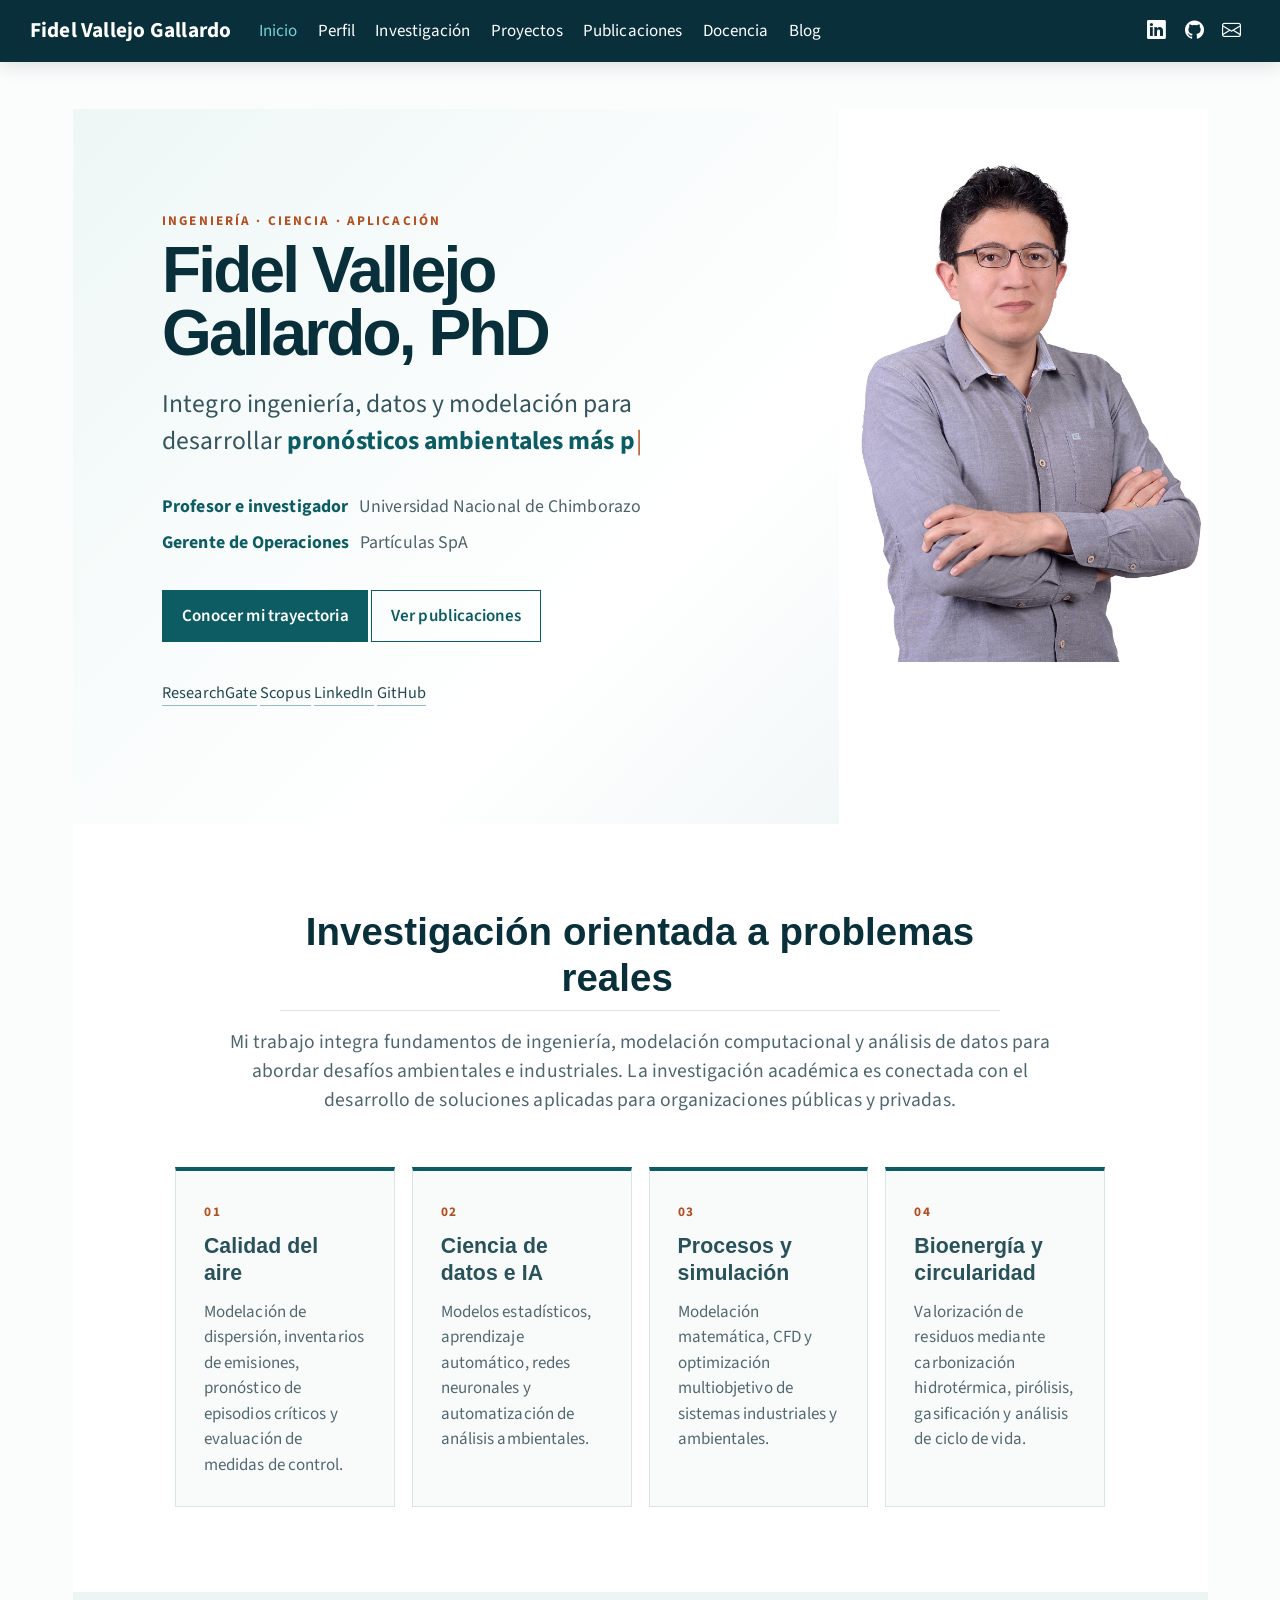
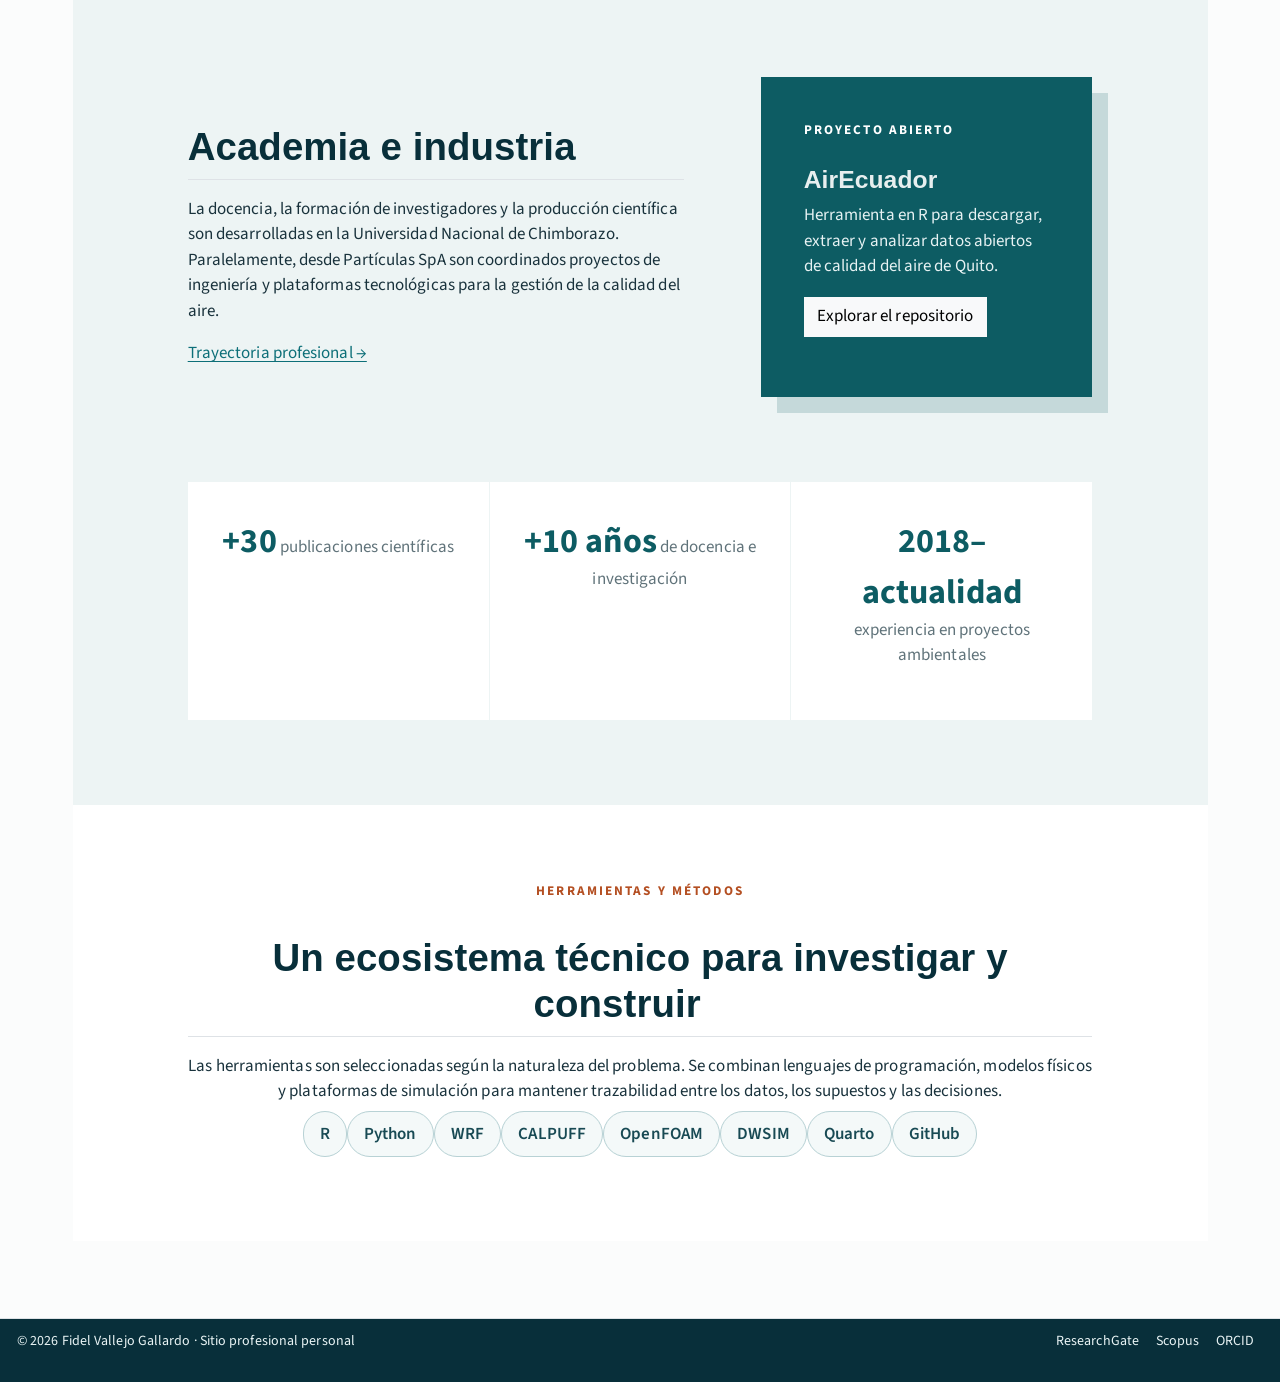
==== docs/index.html @ 970e9a19 "Publish Fidel Vallejo Gallardo professional Quarto website" ====
<!DOCTYPE html>
<html xmlns="http://www.w3.org/1999/xhtml" lang="es" xml:lang="es"><head>

<meta charset="utf-8">
<meta name="generator" content="quarto-1.10.18">

<meta name="viewport" content="width=device-width, initial-scale=1.0, user-scalable=yes">


<title>Fidel Vallejo Gallardo</title>
<style>
/* Default styles provided by pandoc.
** See https://pandoc.org/MANUAL.html#variables-for-html for config info.
*/
span.smallcaps{font-variant: small-caps;}
div.columns{display: flex; gap: 1.5em;}
div.column{flex: auto;}
@media screen {
div.columns{gap: min(4vw, 1.5em);}
div.column{overflow-x: auto;}
}
div.hanging-indent{margin-left: 1.5em; text-indent: -1.5em;}
ul.task-list{list-style: none;}
ul.task-list li input[type="checkbox"] {
  width: 0.8em;
  margin: 0 0.8em 0.2em -1em; /* quarto-specific, see https://github.com/quarto-dev/quarto-cli/issues/4556 */ 
  vertical-align: middle;
}
</style>


<script src="site_libs/quarto-nav/quarto-nav.js"></script>
<script src="site_libs/clipboard/clipboard.min.js"></script>
<script src="site_libs/quarto-html/quarto.js" type="module"></script>
<script src="site_libs/quarto-html/tabsets/tabsets.js" type="module"></script>
<script src="site_libs/quarto-html/popper.min.js"></script>
<script src="site_libs/quarto-html/tippy.umd.min.js"></script>
<script src="site_libs/quarto-html/anchor.min.js"></script>
<link href="site_libs/quarto-html/tippy.css" rel="stylesheet">
<link href="site_libs/quarto-html/quarto-syntax-highlighting-64a204ab8560d761af7679ceaba22944.css" rel="stylesheet" id="quarto-text-highlighting-styles">
<script src="site_libs/bootstrap/bootstrap.min.js"></script>
<link href="site_libs/bootstrap/bootstrap-icons.css" rel="stylesheet">
<link href="site_libs/bootstrap/bootstrap-445570471e0f2ecf7b5101a02901ab50.min.css" rel="stylesheet" append-hash="true" id="quarto-bootstrap" data-mode="light">
<script id="quarto-search-options" type="application/json">{
  "language": {
    "search-no-results-text": "No se han encontrado resultados",
    "search-matching-documents-text": "documentos encontrados",
    "search-copy-link-title": "Copiar el enlace en la búsqueda",
    "search-hide-matches-text": "Ocultar resultados adicionales",
    "search-more-match-text": "resultado adicional en este documento",
    "search-more-matches-text": "resultados adicionales en este documento",
    "search-clear-button-title": "Borrar",
    "search-text-placeholder": "",
    "search-detached-cancel-button-title": "Cancelar",
    "search-submit-button-title": "Enviar",
    "search-label": "Buscar"
  }
}</script>
<style>html{ scroll-behavior: smooth; }</style>


<meta property="og:title" content="– Fidel Vallejo Gallardo">
<meta property="og:description" content="Ingeniería de procesos, calidad del aire, ciencia de datos y sostenibilidad aplicada.">
<meta property="og:image" content="https://fvallejog.github.io/assets/fidel-vallejo.jpg">
<meta property="og:site_name" content="Fidel Vallejo Gallardo">
<meta property="og:locale" content="es_ES">
<meta property="og:image:alt" content="Retrato profesional de Fidel Vallejo Gallardo">
</head>

<body class="nav-fixed quarto-light">

<div id="quarto-search-results"></div>
  <header id="quarto-header" class="headroom fixed-top">
    <nav class="navbar navbar-expand-lg " data-bs-theme="dark">
      <div class="navbar-container container-fluid">
      <div class="navbar-brand-container mx-auto">
    <a class="navbar-brand" href="./index.html">
    <span class="navbar-title">Fidel Vallejo Gallardo</span>
    </a>
  </div>
          <button class="navbar-toggler" type="button" data-bs-toggle="collapse" data-bs-target="#navbarCollapse" aria-controls="navbarCollapse" role="menu" aria-expanded="false" aria-label="Navegación de palanca" onclick="if (window.quartoToggleHeadroom) { window.quartoToggleHeadroom(); }">
  <span class="navbar-toggler-icon"></span>
</button>
          <div class="collapse navbar-collapse" id="navbarCollapse">
            <ul class="navbar-nav navbar-nav-scroll me-auto">
  <li class="nav-item">
    <a class="nav-link active" href="./index.html" aria-current="page"> 
<span class="menu-text">Inicio</span></a>
  </li>  
  <li class="nav-item">
    <a class="nav-link" href="./perfil.html"> 
<span class="menu-text">Perfil</span></a>
  </li>  
  <li class="nav-item">
    <a class="nav-link" href="./investigacion.html"> 
<span class="menu-text">Investigación</span></a>
  </li>  
  <li class="nav-item">
    <a class="nav-link" href="./proyectos.html"> 
<span class="menu-text">Proyectos</span></a>
  </li>  
  <li class="nav-item">
    <a class="nav-link" href="./publicaciones.html"> 
<span class="menu-text">Publicaciones</span></a>
  </li>  
  <li class="nav-item">
    <a class="nav-link" href="./docencia.html"> 
<span class="menu-text">Docencia</span></a>
  </li>  
  <li class="nav-item">
    <a class="nav-link" href="./blog.html"> 
<span class="menu-text">Blog</span></a>
  </li>  
</ul>
            <ul class="navbar-nav navbar-nav-scroll ms-auto">
  <li class="nav-item compact">
    <a class="nav-link" href="https://www.linkedin.com/in/fvallejo-gallardo/"> <i class="bi bi-linkedin" role="img" aria-label="LinkedIn">
</i> 
<span class="menu-text"></span></a>
  </li>  
  <li class="nav-item compact">
    <a class="nav-link" href="https://github.com/fvallejog"> <i class="bi bi-github" role="img" aria-label="GitHub">
</i> 
<span class="menu-text"></span></a>
  </li>  
  <li class="nav-item compact">
    <a class="nav-link" href="mailto:fvallejog@yahoo.com"> <i class="bi bi-envelope" role="img" aria-label="Correo electrónico">
</i> 
<span class="menu-text"></span></a>
  </li>  
</ul>
          </div> <!-- /navcollapse -->
            <div class="quarto-navbar-tools">
</div>
      </div> <!-- /container-fluid -->
    </nav>
</header>
<!-- content -->
<div id="quarto-content" class="quarto-container page-columns page-rows-contents page-layout-full page-navbar">
<!-- sidebar -->
<!-- margin-sidebar -->
    
<!-- main -->
<main class="content column-page" id="quarto-document-content"><header id="title-block-header" class="quarto-title-block"></header>




<div class="hero">
<div class="hero-copy">
<p class="eyebrow">
INGENIERÍA · CIENCIA · APLICACIÓN
</p>
<section id="fidel-vallejo-gallardo-phd" class="level1">
<h1>Fidel Vallejo Gallardo, PhD</h1>
<p class="hero-lead">
Integro ingeniería, datos y modelación para desarrollar <span class="typing-text" data-phrases="[&quot;pronósticos ambientales más precisos.&quot;,&quot;procesos industriales más eficientes.&quot;,&quot;decisiones sustentadas en evidencia.&quot;,&quot;soluciones científicas aplicadas.&quot;]">pronósticos ambientales más precisos.</span><span class="typing-cursor" aria-hidden="true">|</span>
</p>
<div class="role-line">
<strong>Profesor e investigador</strong><span>Universidad Nacional de Chimborazo</span>
</div>
<div class="role-line">
<strong>Gerente de Operaciones</strong><span>Partículas SpA</span>
</div>
<div class="hero-actions">
<p><a class="btn btn-primary" href="perfil.html">Conocer mi trayectoria</a> <a class="btn btn-outline-primary" href="publicaciones.html">Ver publicaciones</a></p>
</div>
<div class="profile-links" aria-label="Perfiles profesionales y académicos">
<p><a href="https://www.researchgate.net/profile/Fidel-Vallejo?ev=hdr_xprf">ResearchGate</a> <a href="https://www.scopus.com/authid/detail.uri?authorId=57211057346">Scopus</a> <a href="https://www.linkedin.com/in/fvallejo-gallardo/">LinkedIn</a> <a href="https://github.com/fvallejog">GitHub</a></p>
</div>
</section>
</div>
<div class="hero-photo">
<p><img src="assets/fidel-vallejo.jpg" alt="Retrato profesional de Fidel Vallejo Gallardo"></p>
</div>
</div>
<section id="investigación-orientada-a-problemas-reales" class="level2 content-band">
<h2 class="anchored" data-anchor-id="investigación-orientada-a-problemas-reales">Investigación orientada a problemas reales</h2>
<p>Mi trabajo integra fundamentos de ingeniería, modelación computacional y análisis de datos para abordar desafíos ambientales e industriales. La investigación académica es conectada con el desarrollo de soluciones aplicadas para organizaciones públicas y privadas.</p>
<div class="research-grid">
<div class="research-card">
<p><span class="card-number">01</span></p>
<section id="calidad-del-aire" class="level3">
<h3 class="anchored" data-anchor-id="calidad-del-aire">Calidad del aire</h3>
<p>Modelación de dispersión, inventarios de emisiones, pronóstico de episodios críticos y evaluación de medidas de control.</p>
</section>
</div>
<div class="research-card">
<p><span class="card-number">02</span></p>
<section id="ciencia-de-datos-e-ia" class="level3">
<h3 class="anchored" data-anchor-id="ciencia-de-datos-e-ia">Ciencia de datos e IA</h3>
<p>Modelos estadísticos, aprendizaje automático, redes neuronales y automatización de análisis ambientales.</p>
</section>
</div>
<div class="research-card">
<p><span class="card-number">03</span></p>
<section id="procesos-y-simulación" class="level3">
<h3 class="anchored" data-anchor-id="procesos-y-simulación">Procesos y simulación</h3>
<p>Modelación matemática, CFD y optimización multiobjetivo de sistemas industriales y ambientales.</p>
</section>
</div>
<div class="research-card">
<p><span class="card-number">04</span></p>
<section id="bioenergía-y-circularidad" class="level3">
<h3 class="anchored" data-anchor-id="bioenergía-y-circularidad">Bioenergía y circularidad</h3>
<p>Valorización de residuos mediante carbonización hidrotérmica, pirólisis, gasificación y análisis de ciclo de vida.</p>
</section>
</div>
</div>
</section>
<div class="two-column-section">
<section id="academia-e-industria" class="level2">
<h2 class="anchored" data-anchor-id="academia-e-industria">Academia e industria</h2>
<p>La docencia, la formación de investigadores y la producción científica son desarrolladas en la Universidad Nacional de Chimborazo. Paralelamente, desde Partículas SpA son coordinados proyectos de ingeniería y plataformas tecnológicas para la gestión de la calidad del aire.</p>
<p><a href="./perfil.html">Trayectoria profesional →</a></p>
</section>
<div class="highlight-panel">
<p class="eyebrow">
PROYECTO ABIERTO
</p>
<section id="airecuador" class="level3">
<h3 class="anchored" data-anchor-id="airecuador">AirEcuador</h3>
<p>Herramienta en R para descargar, extraer y analizar datos abiertos de calidad del aire de Quito.</p>
<p><a href="https://github.com/fvallejog/AirEcuador" class="btn btn-light">Explorar el repositorio</a></p>
</section>
</div>
</div>
<div class="metrics-strip">
<div>
<p><strong>+30</strong> <span>publicaciones científicas</span></p>
</div>
<div>
<p><strong>+10 años</strong> <span>de docencia e investigación</span></p>
</div>
<div>
<p><strong>2018–actualidad</strong> <span>experiencia en proyectos ambientales</span></p>
</div>
</div>
<div class="toolkit-section">
<p class="eyebrow">
HERRAMIENTAS Y MÉTODOS
</p>
<section id="un-ecosistema-técnico-para-investigar-y-construir" class="level2">
<h2 class="anchored" data-anchor-id="un-ecosistema-técnico-para-investigar-y-construir">Un ecosistema técnico para investigar y construir</h2>
<p>
Las herramientas son seleccionadas según la naturaleza del problema. Se combinan lenguajes de programación, modelos físicos y plataformas de simulación para mantener trazabilidad entre los datos, los supuestos y las decisiones.
</p>
<div class="toolkit-tags">
<p><span>R</span><span>Python</span><span>WRF</span><span>CALPUFF</span><span>OpenFOAM</span><span>DWSIM</span><span>Quarto</span><span>GitHub</span></p>
</div>
</section>
</div>



<a onclick="window.scrollTo(0, 0); return false;" role="button" id="quarto-back-to-top"><i class="bi bi-arrow-up"></i> Volver arriba</a></main> <!-- /main -->
<script>
(() => {
  const target = document.querySelector('.typing-text');
  if (!target) return;

  let phrases;
  try {
    phrases = JSON.parse(target.dataset.phrases || '[]');
  } catch {
    return;
  }

  if (!phrases.length || window.matchMedia('(prefers-reduced-motion: reduce)').matches) {
    target.textContent = phrases[0] || target.textContent;
    return;
  }

  let phraseIndex = 0;
  let characterIndex = 0;
  let deleting = false;

  const type = () => {
    const phrase = phrases[phraseIndex];
    characterIndex += deleting ? -1 : 1;
    target.textContent = phrase.slice(0, characterIndex);

    let delay = deleting ? 32 : 58;
    if (!deleting && characterIndex === phrase.length) {
      deleting = true;
      delay = 1700;
    } else if (deleting && characterIndex === 0) {
      deleting = false;
      phraseIndex = (phraseIndex + 1) % phrases.length;
      delay = 350;
    }

    window.setTimeout(type, delay);
  };

  target.textContent = '';
  window.setTimeout(type, 450);
})();
</script>
<script id="quarto-html-after-body" type="application/javascript">
  window.document.addEventListener("DOMContentLoaded", function (event) {
    const icon = "";
    const anchorJS = new window.AnchorJS();
    anchorJS.options = {
      placement: 'right',
      icon: icon
    };
    anchorJS.add('.anchored');
    const isCodeAnnotation = (el) => {
      for (const clz of el.classList) {
        if (clz.startsWith('code-annotation-')) {                     
          return true;
        }
      }
      return false;
    }
    const onCopySuccess = function(e) {
      // button target
      const button = e.trigger;
      // don't keep focus
      button.blur();
      // flash "checked"
      button.classList.add('code-copy-button-checked');
      var currentTitle = button.getAttribute("title");
      button.setAttribute("title", "Copiado");
      let tooltip;
      if (window.bootstrap) {
        button.setAttribute("data-bs-toggle", "tooltip");
        button.setAttribute("data-bs-placement", "left");
        button.setAttribute("data-bs-title", "Copiado");
        tooltip = new bootstrap.Tooltip(button, 
          { trigger: "manual", 
            customClass: "code-copy-button-tooltip",
            offset: [0, -8]});
        tooltip.show();    
      }
      setTimeout(function() {
        if (tooltip) {
          tooltip.hide();
          button.removeAttribute("data-bs-title");
          button.removeAttribute("data-bs-toggle");
          button.removeAttribute("data-bs-placement");
        }
        button.setAttribute("title", currentTitle);
        button.classList.remove('code-copy-button-checked');
      }, 1000);
      // clear code selection
      e.clearSelection();
    }
    const getTextToCopy = function(trigger) {
      const outerScaffold = trigger.parentElement.cloneNode(true);
      const codeEl = outerScaffold.querySelector('code');
      for (const childEl of codeEl.children) {
        if (isCodeAnnotation(childEl)) {
          childEl.remove();
        }
      }
      return codeEl.innerText;
    }
    const clipboard = new window.ClipboardJS('.code-copy-button:not([data-in-quarto-modal])', {
      text: getTextToCopy
    });
    clipboard.on('success', onCopySuccess);
    if (window.document.getElementById('quarto-embedded-source-code-modal')) {
      const clipboardModal = new window.ClipboardJS('.code-copy-button[data-in-quarto-modal]', {
        text: getTextToCopy,
        container: window.document.getElementById('quarto-embedded-source-code-modal')
      });
      clipboardModal.on('success', onCopySuccess);
    }
      var localhostRegex = new RegExp(/^(?:http|https):\/\/localhost\:?[0-9]*\//);
      var mailtoRegex = new RegExp(/^mailto:/);
        var filterRegex = new RegExp("https:\/\/fvallejog\.github\.io");
      var isInternal = (href) => {
          return filterRegex.test(href) || localhostRegex.test(href) || mailtoRegex.test(href);
      }
      // Inspect non-navigation links and adorn them if external
     var links = window.document.querySelectorAll('a[href]:not(.nav-link):not(.navbar-brand):not(.toc-action):not(.sidebar-link):not(.sidebar-item-toggle):not(.pagination-link):not(.no-external):not([aria-hidden]):not(.dropdown-item):not(.quarto-navigation-tool):not(.about-link)');
      for (var i=0; i<links.length; i++) {
        const link = links[i];
        if (!isInternal(link.href)) {
          // undo the damage that might have been done by quarto-nav.js in the case of
          // links that we want to consider external
          if (link.dataset.originalHref !== undefined) {
            link.href = link.dataset.originalHref;
          }
            // target, if specified
            link.setAttribute("target", "_blank");
            if (link.getAttribute("rel") === null) {
              link.setAttribute("rel", "noopener");
            }
        }
      }
    function tippyHover(el, contentFn, onTriggerFn, onUntriggerFn) {
      const config = {
        allowHTML: true,
        maxWidth: 500,
        delay: 100,
        arrow: false,
        appendTo: function(el) {
            return el.parentElement;
        },
        interactive: true,
        interactiveBorder: 10,
        theme: 'quarto',
        placement: 'bottom-start',
      };
      if (contentFn) {
        config.content = contentFn;
      }
      if (onTriggerFn) {
        config.onTrigger = onTriggerFn;
      }
      if (onUntriggerFn) {
        config.onUntrigger = onUntriggerFn;
      }
      window.tippy(el, config); 
    }
    const noterefs = window.document.querySelectorAll('a[role="doc-noteref"]');
    for (var i=0; i<noterefs.length; i++) {
      const ref = noterefs[i];
      tippyHover(ref, function() {
        // use id or data attribute instead here
        let href = ref.getAttribute('data-footnote-href') || ref.getAttribute('href');
        try { href = new URL(href).hash; } catch {}
        const id = href.replace(/^#\/?/, "");
        const note = window.document.getElementById(id);
        if (note) {
          return note.innerHTML;
        } else {
          return "";
        }
      });
    }
    const xrefs = window.document.querySelectorAll('a.quarto-xref');
    const processXRef = (id, note) => {
      // Strip column container classes
      const stripColumnClz = (el) => {
        el.classList.remove("page-full", "page-columns");
        if (el.children) {
          for (const child of el.children) {
            stripColumnClz(child);
          }
        }
      }
      stripColumnClz(note)
      if (id === null || id.startsWith('sec-')) {
        // Special case sections, only their first couple elements
        const container = document.createElement("div");
        if (note.children && note.children.length > 2) {
          container.appendChild(note.children[0].cloneNode(true));
          for (let i = 1; i < note.children.length; i++) {
            const child = note.children[i];
            if (child.tagName === "P" && child.innerText === "") {
              continue;
            } else {
              container.appendChild(child.cloneNode(true));
              break;
            }
          }
          if (window.Quarto?.typesetMath) {
            window.Quarto.typesetMath(container);
          }
          return container.innerHTML
        } else {
          if (window.Quarto?.typesetMath) {
            window.Quarto.typesetMath(note);
          }
          return note.innerHTML;
        }
      } else {
        // Remove any anchor links if they are present
        const anchorLink = note.querySelector('a.anchorjs-link');
        if (anchorLink) {
          anchorLink.remove();
        }
        if (window.Quarto?.typesetMath) {
          window.Quarto.typesetMath(note);
        }
        if (note.classList.contains("callout")) {
          return note.outerHTML;
        } else {
          return note.innerHTML;
        }
      }
    }
    for (var i=0; i<xrefs.length; i++) {
      const xref = xrefs[i];
      tippyHover(xref, undefined, function(instance) {
        instance.disable();
        let url = xref.getAttribute('href');
        let hash = undefined; 
        if (url.startsWith('#')) {
          hash = url;
        } else {
          try { hash = new URL(url).hash; } catch {}
        }
        if (hash) {
          const id = hash.replace(/^#\/?/, "");
          const note = window.document.getElementById(id);
          if (note !== null) {
            try {
              const html = processXRef(id, note.cloneNode(true));
              instance.setContent(html);
            } finally {
              instance.enable();
              instance.show();
            }
          } else {
            // See if we can fetch this
            fetch(url.split('#')[0])
            .then(res => res.text())
            .then(html => {
              const parser = new DOMParser();
              const htmlDoc = parser.parseFromString(html, "text/html");
              const note = htmlDoc.getElementById(id);
              if (note !== null) {
                const html = processXRef(id, note);
                instance.setContent(html);
              } 
            }).finally(() => {
              instance.enable();
              instance.show();
            });
          }
        } else {
          // See if we can fetch a full url (with no hash to target)
          // This is a special case and we should probably do some content thinning / targeting
          fetch(url)
          .then(res => res.text())
          .then(html => {
            const parser = new DOMParser();
            const htmlDoc = parser.parseFromString(html, "text/html");
            const note = htmlDoc.querySelector('main.content');
            if (note !== null) {
              // This should only happen for chapter cross references
              // (since there is no id in the URL)
              // remove the first header
              if (note.children.length > 0 && note.children[0].tagName === "HEADER") {
                note.children[0].remove();
              }
              const html = processXRef(null, note);
              instance.setContent(html);
            } 
          }).finally(() => {
            instance.enable();
            instance.show();
          });
        }
      }, function(instance) {
      });
    }
        let selectedAnnoteEl;
        const selectorForAnnotation = ( cell, annotation) => {
          let cellAttr = 'data-code-cell="' + cell + '"';
          let lineAttr = 'data-code-annotation="' +  annotation + '"';
          const selector = 'span[' + cellAttr + '][' + lineAttr + ']';
          return selector;
        }
        const selectCodeLines = (annoteEl) => {
          const doc = window.document;
          const targetCell = annoteEl.getAttribute("data-target-cell");
          const targetAnnotation = annoteEl.getAttribute("data-target-annotation");
          const annoteSpan = window.document.querySelector(selectorForAnnotation(targetCell, targetAnnotation));
          const lines = annoteSpan.getAttribute("data-code-lines").split(",");
          const lineIds = lines.map((line) => {
            return targetCell + "-" + line;
          })
          let top = null;
          let height = null;
          let parent = null;
          if (lineIds.length > 0) {
              //compute the position of the single el (top and bottom and make a div)
              const el = window.document.getElementById(lineIds[0]);
              top = el.offsetTop;
              height = el.offsetHeight;
              parent = el.parentElement.parentElement;
            if (lineIds.length > 1) {
              const lastEl = window.document.getElementById(lineIds[lineIds.length - 1]);
              const bottom = lastEl.offsetTop + lastEl.offsetHeight;
              height = bottom - top;
            }
            if (top !== null && height !== null && parent !== null) {
              // cook up a div (if necessary) and position it 
              let div = window.document.getElementById("code-annotation-line-highlight");
              if (div === null) {
                div = window.document.createElement("div");
                div.setAttribute("id", "code-annotation-line-highlight");
                div.style.position = 'absolute';
                parent.appendChild(div);
              }
              div.style.top = top - 2 + "px";
              div.style.height = height + 4 + "px";
              div.style.left = 0;
              let gutterDiv = window.document.getElementById("code-annotation-line-highlight-gutter");
              if (gutterDiv === null) {
                gutterDiv = window.document.createElement("div");
                gutterDiv.setAttribute("id", "code-annotation-line-highlight-gutter");
                gutterDiv.style.position = 'absolute';
                const codeCell = window.document.getElementById(targetCell);
                const gutter = codeCell.querySelector('.code-annotation-gutter');
                gutter.appendChild(gutterDiv);
              }
              gutterDiv.style.top = top - 2 + "px";
              gutterDiv.style.height = height + 4 + "px";
            }
            selectedAnnoteEl = annoteEl;
          }
        };
        const unselectCodeLines = () => {
          const elementsIds = ["code-annotation-line-highlight", "code-annotation-line-highlight-gutter"];
          elementsIds.forEach((elId) => {
            const div = window.document.getElementById(elId);
            if (div) {
              div.remove();
            }
          });
          selectedAnnoteEl = undefined;
        };
          // Handle positioning of the toggle
      window.addEventListener(
        "resize",
        throttle(() => {
          elRect = undefined;
          if (selectedAnnoteEl) {
            selectCodeLines(selectedAnnoteEl);
          }
        }, 10)
      );
      function throttle(fn, ms) {
      let throttle = false;
      let timer;
        return (...args) => {
          if(!throttle) { // first call gets through
              fn.apply(this, args);
              throttle = true;
          } else { // all the others get throttled
              if(timer) clearTimeout(timer); // cancel #2
              timer = setTimeout(() => {
                fn.apply(this, args);
                timer = throttle = false;
              }, ms);
          }
        };
      }
        // Attach click handler to the DT
        const annoteDls = window.document.querySelectorAll('dt[data-target-cell]');
        for (const annoteDlNode of annoteDls) {
          annoteDlNode.addEventListener('click', (event) => {
            const clickedEl = event.target;
            if (clickedEl !== selectedAnnoteEl) {
              unselectCodeLines();
              const activeEl = window.document.querySelector('dt[data-target-cell].code-annotation-active');
              if (activeEl) {
                activeEl.classList.remove('code-annotation-active');
              }
              selectCodeLines(clickedEl);
              clickedEl.classList.add('code-annotation-active');
            } else {
              // Unselect the line
              unselectCodeLines();
              clickedEl.classList.remove('code-annotation-active');
            }
          });
        }
    const findCites = (el) => {
      const parentEl = el.parentElement;
      if (parentEl) {
        const cites = parentEl.dataset.cites;
        if (cites) {
          return {
            el,
            cites: cites.split(' ')
          };
        } else {
          return findCites(el.parentElement)
        }
      } else {
        return undefined;
      }
    };
    var bibliorefs = window.document.querySelectorAll('a[role="doc-biblioref"]');
    for (var i=0; i<bibliorefs.length; i++) {
      const ref = bibliorefs[i];
      const citeInfo = findCites(ref);
      if (citeInfo) {
        tippyHover(citeInfo.el, function() {
          var popup = window.document.createElement('div');
          citeInfo.cites.forEach(function(cite) {
            var citeDiv = window.document.createElement('div');
            citeDiv.classList.add('hanging-indent');
            citeDiv.classList.add('csl-entry');
            var biblioDiv = window.document.getElementById('ref-' + cite);
            if (biblioDiv) {
              citeDiv.innerHTML = biblioDiv.innerHTML;
            }
            popup.appendChild(citeDiv);
          });
          return popup.innerHTML;
        });
      }
    }
  });
  </script>
</div> <!-- /content -->
<footer class="footer">
  <div class="nav-footer">
    <div class="nav-footer-left">
<p>© 2026 Fidel Vallejo Gallardo · Sitio profesional personal</p>
</div>   
    <div class="nav-footer-center">
      &nbsp;
    </div>
    <div class="nav-footer-right">
      <ul class="footer-items list-unstyled">
    <li class="nav-item">
    <a class="nav-link" href="https://www.researchgate.net/profile/Fidel-Vallejo?ev=hdr_xprf">
<p>ResearchGate</p>
</a>
  </li>  
    <li class="nav-item">
    <a class="nav-link" href="https://www.scopus.com/authid/detail.uri?authorId=57211057346">
<p>Scopus</p>
</a>
  </li>  
    <li class="nav-item">
    <a class="nav-link" href="https://orcid.org/0000-0001-5835-298X">
<p>ORCID</p>
</a>
  </li>  
</ul>
    </div>
  </div>
</footer>




<script src="site_libs/quarto-html/zenscroll-min.js"></script>
</body></html>
---- docs/site_libs/quarto-html/tippy.css ----
.tippy-box[data-animation=fade][data-state=hidden]{opacity:0}[data-tippy-root]{max-width:calc(100vw - 10px)}.tippy-box{position:relative;background-color:#333;color:#fff;border-radius:4px;font-size:14px;line-height:1.4;white-space:normal;outline:0;transition-property:transform,visibility,opacity}.tippy-box[data-placement^=top]>.tippy-arrow{bottom:0}.tippy-box[data-placement^=top]>.tippy-arrow:before{bottom:-7px;left:0;border-width:8px 8px 0;border-top-color:initial;transform-origin:center top}.tippy-box[data-placement^=bottom]>.tippy-arrow{top:0}.tippy-box[data-placement^=bottom]>.tippy-arrow:before{top:-7px;left:0;border-width:0 8px 8px;border-bottom-color:initial;transform-origin:center bottom}.tippy-box[data-placement^=left]>.tippy-arrow{right:0}.tippy-box[data-placement^=left]>.tippy-arrow:before{border-width:8px 0 8px 8px;border-left-color:initial;right:-7px;transform-origin:center left}.tippy-box[data-placement^=right]>.tippy-arrow{left:0}.tippy-box[data-placement^=right]>.tippy-arrow:before{left:-7px;border-width:8px 8px 8px 0;border-right-color:initial;transform-origin:center right}.tippy-box[data-inertia][data-state=visible]{transition-timing-function:cubic-bezier(.54,1.5,.38,1.11)}.tippy-arrow{width:16px;height:16px;color:#333}.tippy-arrow:before{content:"";position:absolute;border-color:transparent;border-style:solid}.tippy-content{position:relative;padding:5px 9px;z-index:1}
---- docs/site_libs/quarto-html/quarto-syntax-highlighting-64a204ab8560d761af7679ceaba22944.css ----
/* quarto syntax highlight colors */
:root {
  --quarto-hl-ot-color: #003B4F;
  --quarto-hl-at-color: #657422;
  --quarto-hl-ss-color: #20794D;
  --quarto-hl-an-color: #5E5E5E;
  --quarto-hl-fu-color: #4758AB;
  --quarto-hl-st-color: #20794D;
  --quarto-hl-cf-color: #003B4F;
  --quarto-hl-op-color: #5E5E5E;
  --quarto-hl-er-color: #AD0000;
  --quarto-hl-bn-color: #AD0000;
  --quarto-hl-al-color: #AD0000;
  --quarto-hl-va-color: #111111;
  --quarto-hl-bu-color: inherit;
  --quarto-hl-ex-color: inherit;
  --quarto-hl-pp-color: #AD0000;
  --quarto-hl-in-color: #5E5E5E;
  --quarto-hl-vs-color: #20794D;
  --quarto-hl-wa-color: #5E5E5E;
  --quarto-hl-do-color: #5E5E5E;
  --quarto-hl-im-color: #00769E;
  --quarto-hl-ch-color: #20794D;
  --quarto-hl-dt-color: #AD0000;
  --quarto-hl-fl-color: #AD0000;
  --quarto-hl-co-color: #5E5E5E;
  --quarto-hl-cv-color: #5E5E5E;
  --quarto-hl-cn-color: #8f5902;
  --quarto-hl-sc-color: #5E5E5E;
  --quarto-hl-dv-color: #AD0000;
  --quarto-hl-kw-color: #003B4F;
}

/* other quarto variables */
:root {
  --quarto-font-monospace: SFMono-Regular, Menlo, Monaco, Consolas, "Liberation Mono", "Courier New", monospace;
}

/* syntax highlight based on Pandoc's rules */
pre > code.sourceCode > span {
  color: #003B4F;
}

code.sourceCode > span {
  color: #003B4F;
}

div.sourceCode,
div.sourceCode pre.sourceCode {
  color: #003B4F;
}

/* Normal */
code span {
  color: #003B4F;
}

/* Alert */
code span.al {
  color: #AD0000;
  font-style: inherit;
}

/* Annotation */
code span.an {
  color: #5E5E5E;
  font-style: inherit;
}

/* Attribute */
code span.at {
  color: #657422;
  font-style: inherit;
}

/* BaseN */
code span.bn {
  color: #AD0000;
  font-style: inherit;
}

/* BuiltIn */
code span.bu {
  font-style: inherit;
}

/* ControlFlow */
code span.cf {
  color: #003B4F;
  font-weight: bold;
  font-style: inherit;
}

/* Char */
code span.ch {
  color: #20794D;
  font-style: inherit;
}

/* Constant */
code span.cn {
  color: #8f5902;
  font-style: inherit;
}

/* Comment */
code span.co {
  color: #5E5E5E;
  font-style: inherit;
}

/* CommentVar */
code span.cv {
  color: #5E5E5E;
  font-style: italic;
}

/* Documentation */
code span.do {
  color: #5E5E5E;
  font-style: italic;
}

/* DataType */
code span.dt {
  color: #AD0000;
  font-style: inherit;
}

/* DecVal */
code span.dv {
  color: #AD0000;
  font-style: inherit;
}

/* Error */
code span.er {
  color: #AD0000;
  font-style: inherit;
}

/* Extension */
code span.ex {
  font-style: inherit;
}

/* Float */
code span.fl {
  color: #AD0000;
  font-style: inherit;
}

/* Function */
code span.fu {
  color: #4758AB;
  font-style: inherit;
}

/* Import */
code span.im {
  color: #00769E;
  font-style: inherit;
}

/* Information */
code span.in {
  color: #5E5E5E;
  font-style: inherit;
}

/* Keyword */
code span.kw {
  color: #003B4F;
  font-weight: bold;
  font-style: inherit;
}

/* Operator */
code span.op {
  color: #5E5E5E;
  font-style: inherit;
}

/* Other */
code span.ot {
  color: #003B4F;
  font-style: inherit;
}

/* Preprocessor */
code span.pp {
  color: #AD0000;
  font-style: inherit;
}

/* SpecialChar */
code span.sc {
  color: #5E5E5E;
  font-style: inherit;
}

/* SpecialString */
code span.ss {
  color: #20794D;
  font-style: inherit;
}

/* String */
code span.st {
  color: #20794D;
  font-style: inherit;
}

/* Variable */
code span.va {
  color: #111111;
  font-style: inherit;
}

/* VerbatimString */
code span.vs {
  color: #20794D;
  font-style: inherit;
}

/* Warning */
code span.wa {
  color: #5E5E5E;
  font-style: italic;
}

.prevent-inlining {
  content: "</";
}

/*# sourceMappingURL=9d8d5bb603a83b8298b89080a598c93b.css.map */
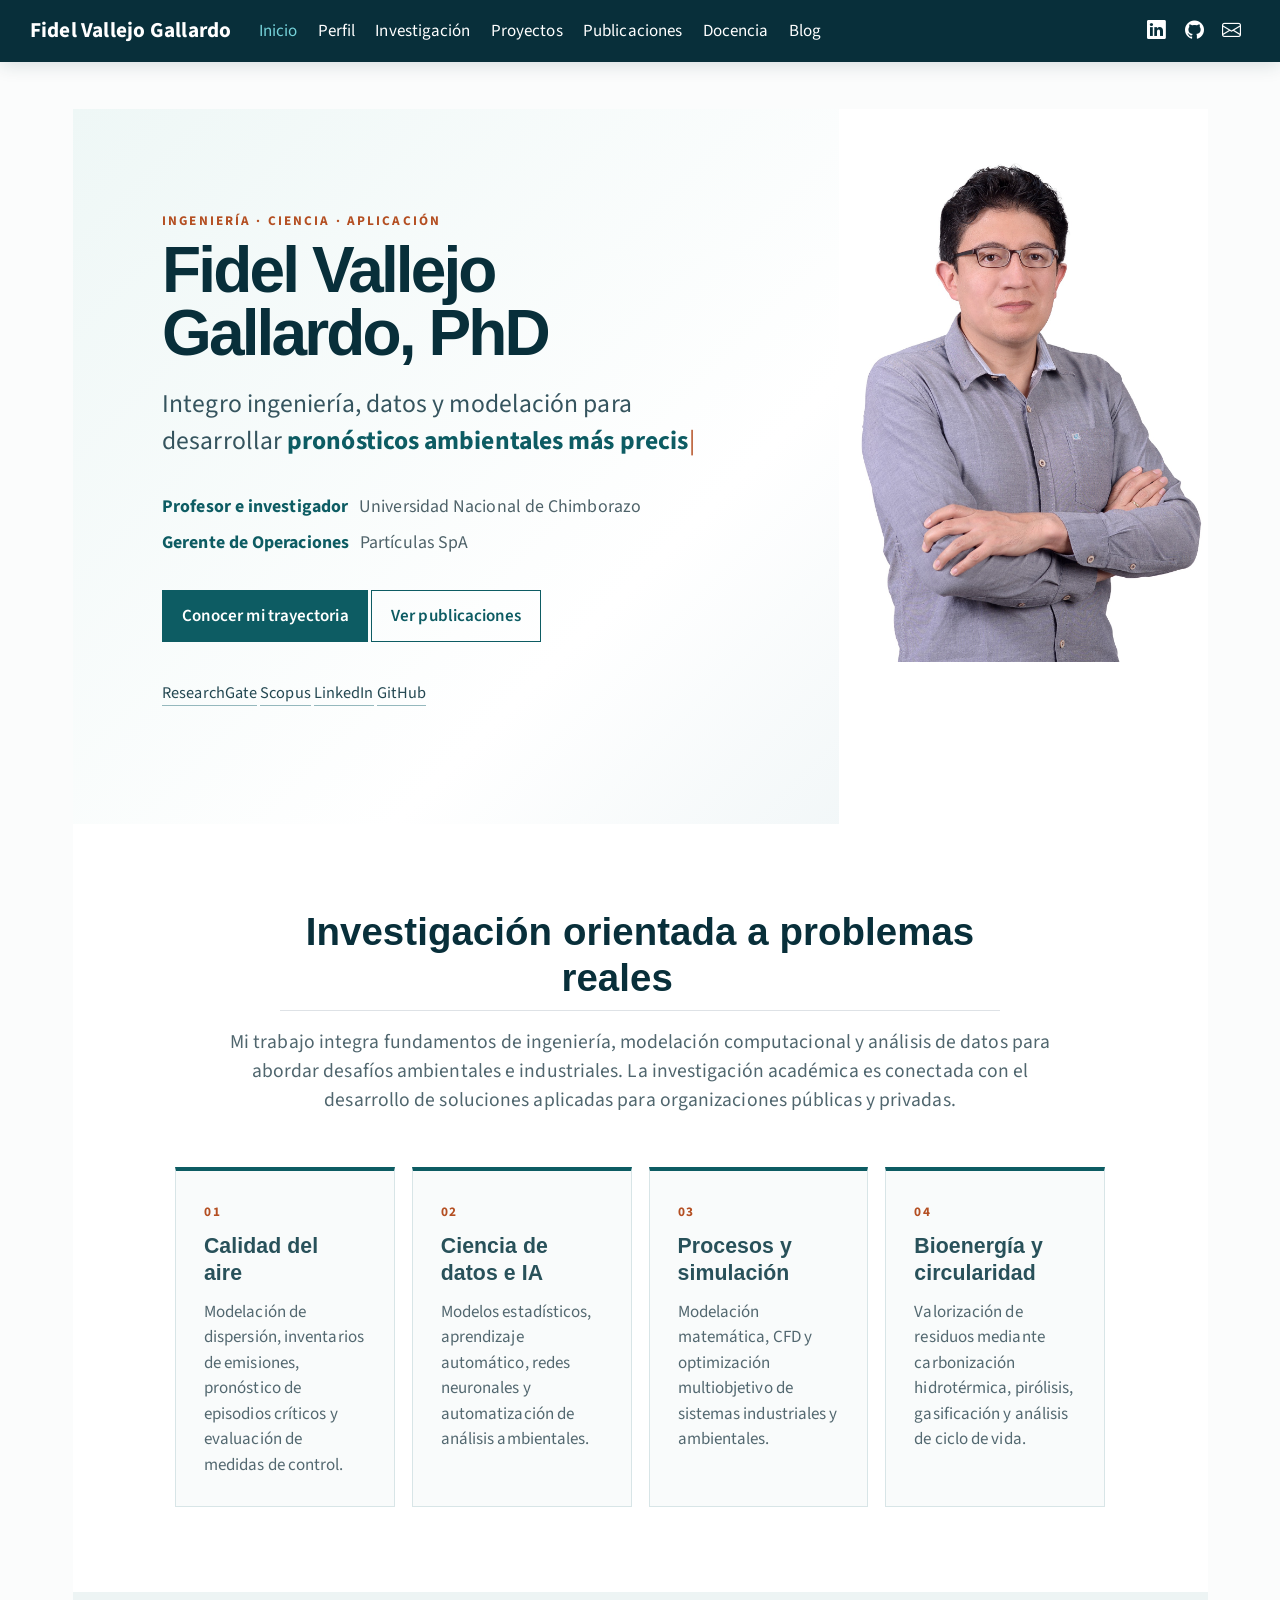
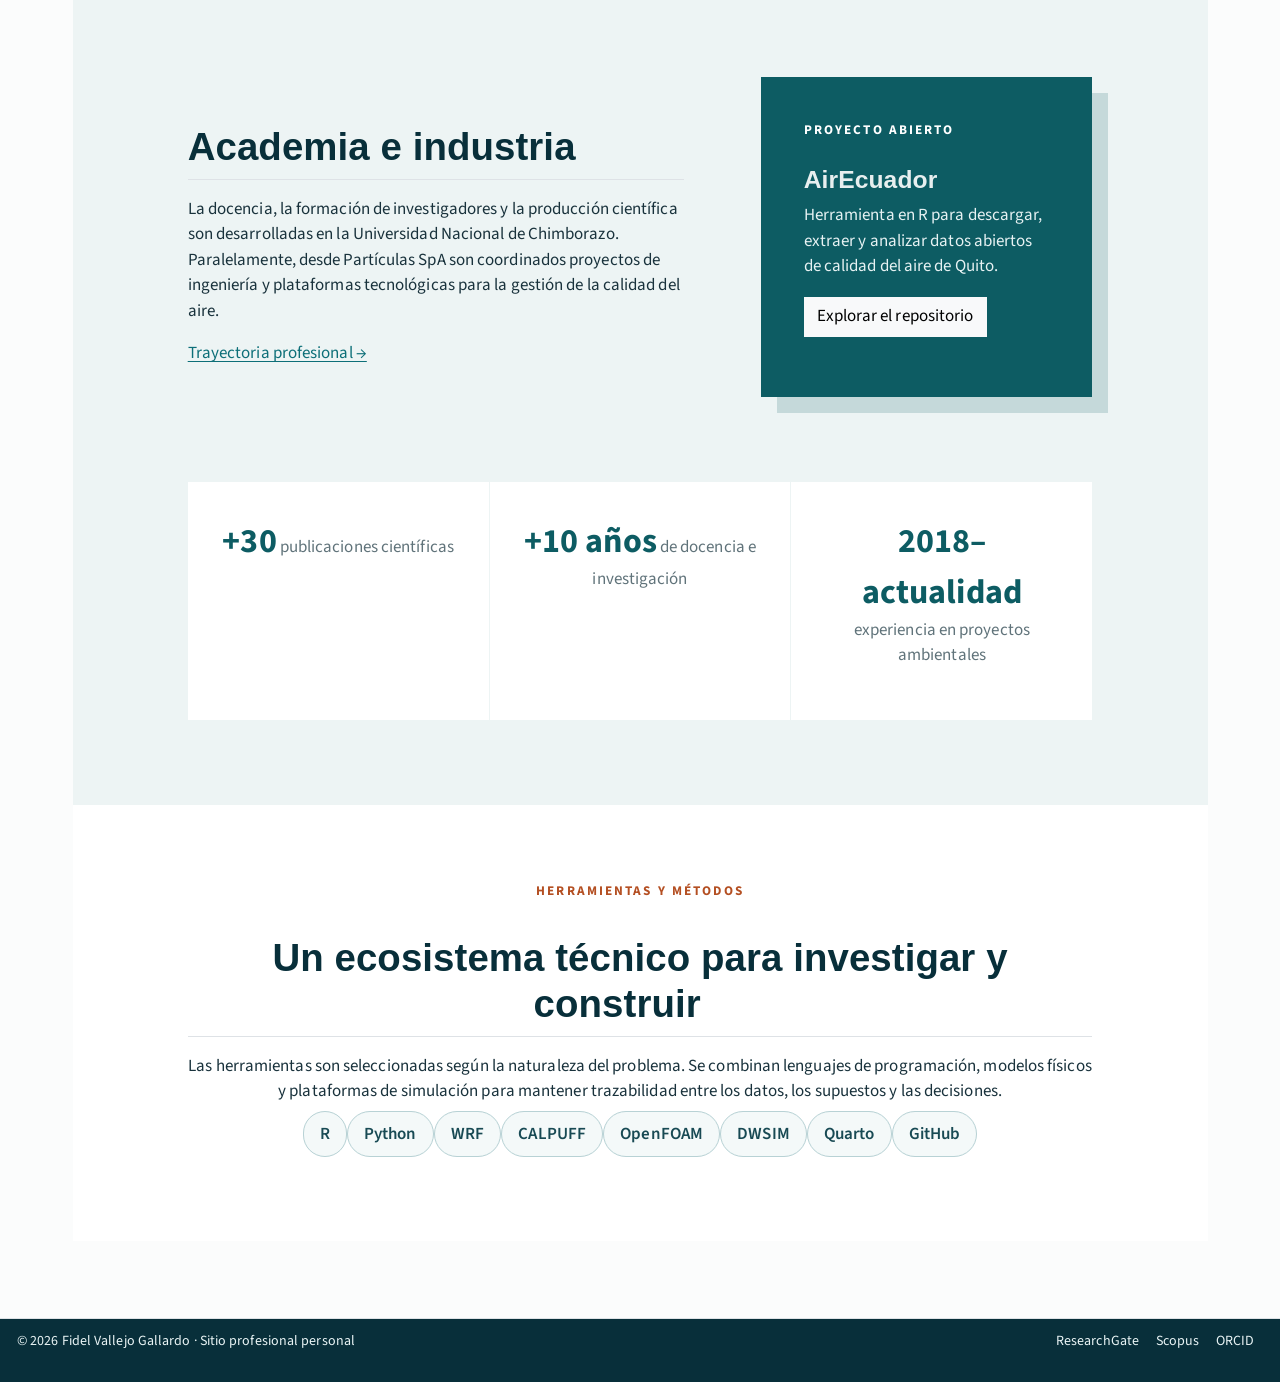
==== commit 785c74f1: "Publicar contador en docs/index.html" ====
--- a/docs/index.html
+++ b/docs/index.html
@@ -737,4 +737,44 @@
 
 
 <script src="site_libs/quarto-html/zenscroll-min.js"></script>
+<!-- GoatCounter: analítica y contador total -->
+<script data-goatcounter="https://fvallejog.goatcounter.com/count"
+        async src="//gc.zgo.at/count.js"></script>
+<script>
+(() => {
+  const iniciarContador = () => {
+    let total = document.querySelector('#goatcounter-total');
+
+    if (!total) {
+      const pie = document.querySelector('.nav-footer-left, .nav-footer-center, footer');
+      if (!pie) return;
+
+      const etiqueta = document.createElement('span');
+      etiqueta.className = 'visitor-counter';
+      etiqueta.innerHTML = ' · Visitas registradas: <span id="goatcounter-total">…</span>';
+      pie.appendChild(etiqueta);
+      total = etiqueta.querySelector('#goatcounter-total');
+    }
+
+    fetch('https://fvallejog.goatcounter.com/counter/TOTAL.json')
+      .then((response) => {
+        if (!response.ok) throw new Error('No se pudo consultar el contador');
+        return response.json();
+      })
+      .then((data) => {
+        total.textContent = data.count;
+      })
+      .catch(() => {
+        const etiqueta = total.closest('.visitor-counter');
+        if (etiqueta) etiqueta.hidden = true;
+      });
+  };
+
+  if (document.readyState === 'loading') {
+    document.addEventListener('DOMContentLoaded', iniciarContador);
+  } else {
+    iniciarContador();
+  }
+})();
+</script>
 </body></html>
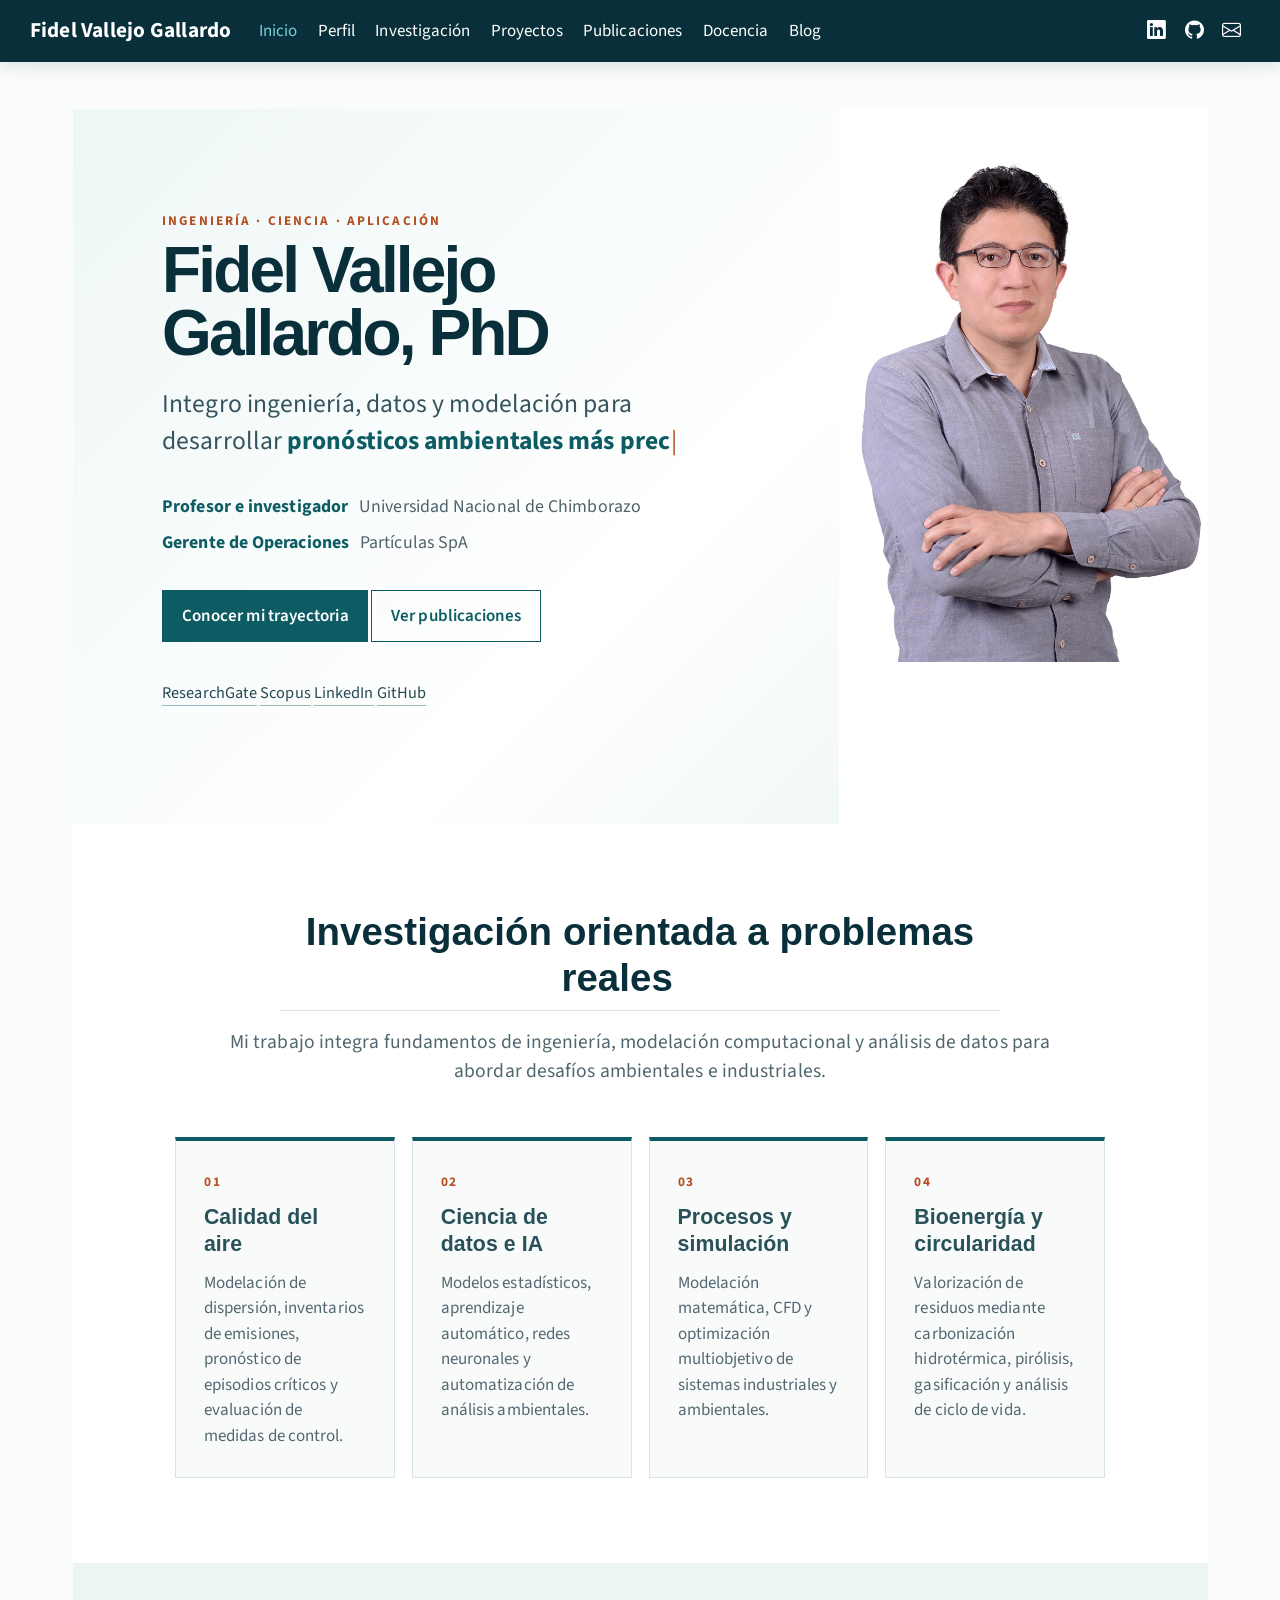
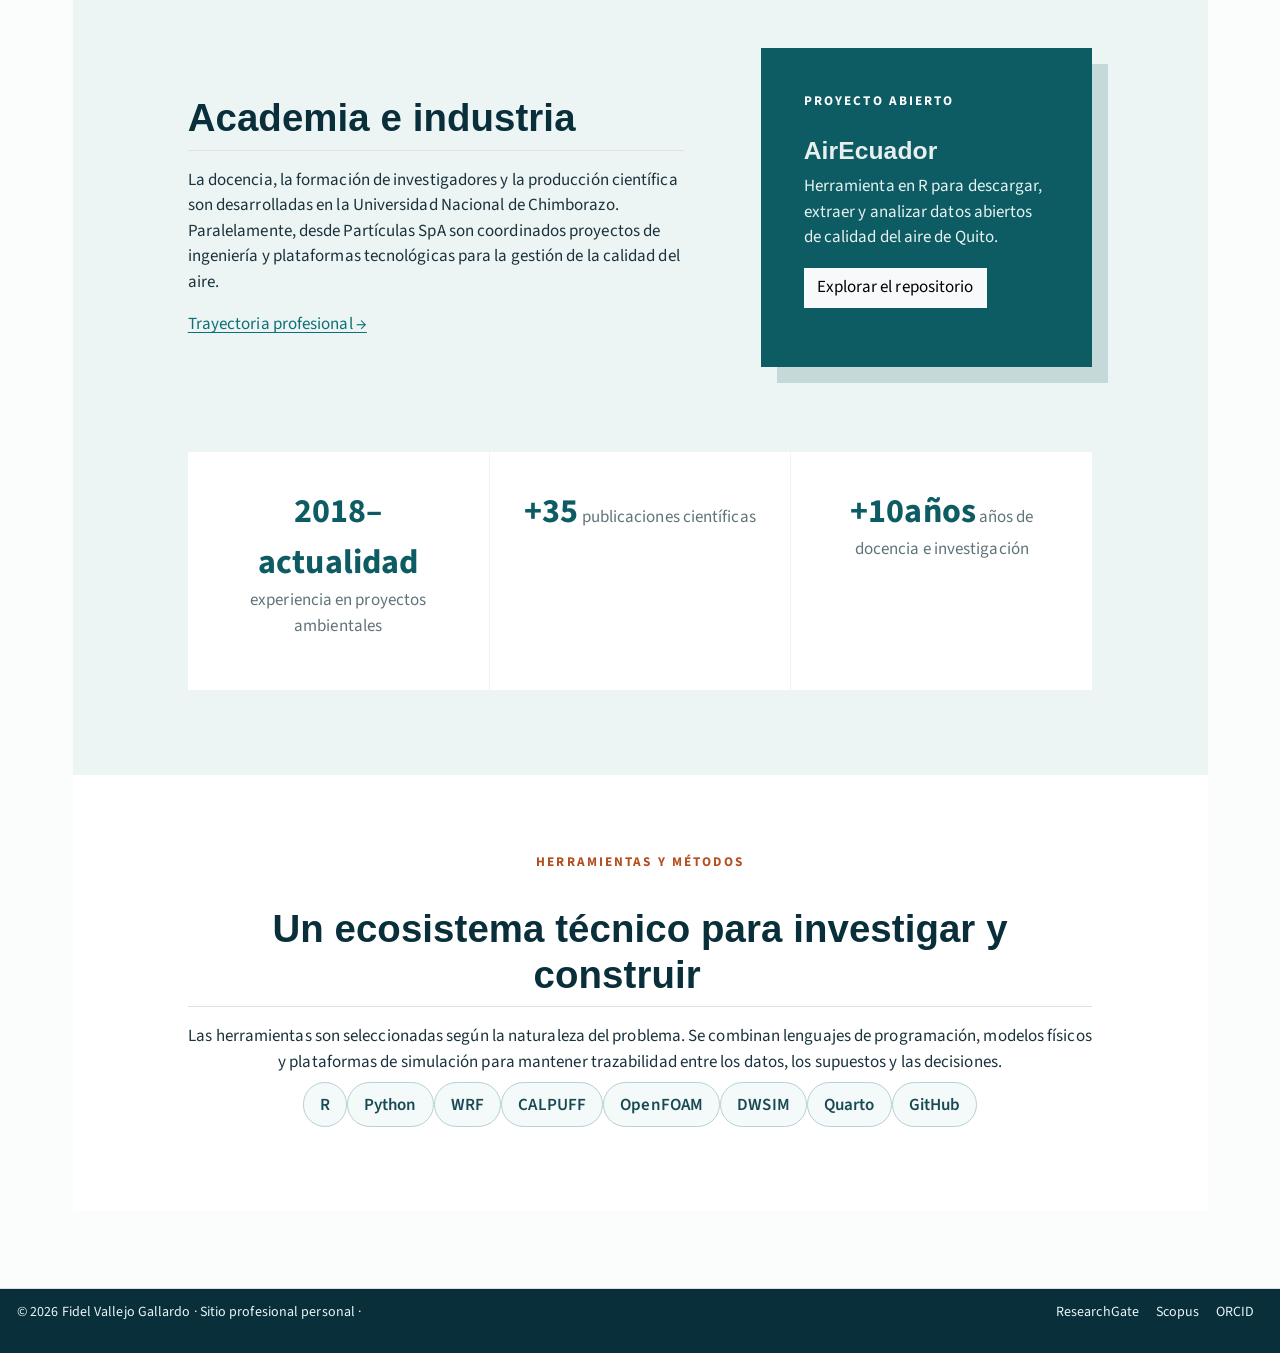
==== commit ca6bad34: "Compilar matriz: actualizar docs/index.html" ====
--- a/docs/index.html
+++ b/docs/index.html
@@ -176,7 +176,7 @@
 </div>
 <section id="investigación-orientada-a-problemas-reales" class="level2 content-band">
 <h2 class="anchored" data-anchor-id="investigación-orientada-a-problemas-reales">Investigación orientada a problemas reales</h2>
-<p>Mi trabajo integra fundamentos de ingeniería, modelación computacional y análisis de datos para abordar desafíos ambientales e industriales. La investigación académica es conectada con el desarrollo de soluciones aplicadas para organizaciones públicas y privadas.</p>
+<p>Mi trabajo integra fundamentos de ingeniería, modelación computacional y análisis de datos para abordar desafíos ambientales e industriales.</p>
 <div class="research-grid">
 <div class="research-card">
 <p><span class="card-number">01</span></p>
@@ -227,13 +227,13 @@
 </div>
 <div class="metrics-strip">
 <div>
-<p><strong>+30</strong> <span>publicaciones científicas</span></p>
+<p><strong>2018–actualidad</strong> <span>experiencia en proyectos ambientales</span></p>
 </div>
 <div>
-<p><strong>+10 años</strong> <span>de docencia e investigación</span></p>
+<p><strong>+35</strong> <span>publicaciones científicas</span></p>
 </div>
 <div>
-<p><strong>2018–actualidad</strong> <span>experiencia en proyectos ambientales</span></p>
+<p><strong>+10años</strong> <span>años de docencia e investigación</span></p>
 </div>
 </div>
 <div class="toolkit-section">
@@ -295,6 +295,45 @@
 
   target.textContent = '';
   window.setTimeout(type, 450);
+})();
+</script>
+<!-- GoatCounter: analítica y contador total -->
+<script data-goatcounter="https://fvallejog.goatcounter.com/count" async="" src="//gc.zgo.at/count.js"></script>
+<script>
+(() => {
+  const iniciarContador = () => {
+    let total = document.querySelector('#goatcounter-total');
+
+    if (!total) {
+      const pie = document.querySelector('.nav-footer-left, .nav-footer-center, footer');
+      if (!pie) return;
+
+      const etiqueta = document.createElement('span');
+      etiqueta.className = 'visitor-counter';
+      etiqueta.innerHTML = ' · Visitas registradas: <span id="goatcounter-total">…</span>';
+      pie.appendChild(etiqueta);
+      total = etiqueta.querySelector('#goatcounter-total');
+    }
+
+    fetch('https://fvallejog.goatcounter.com/counter/TOTAL.json')
+      .then((response) => {
+        if (!response.ok) throw new Error('No se pudo consultar el contador');
+        return response.json();
+      })
+      .then((data) => {
+        total.textContent = data.count;
+      })
+      .catch(() => {
+        const etiqueta = total.closest('.visitor-counter');
+        if (etiqueta) etiqueta.hidden = true;
+      });
+  };
+
+  if (document.readyState === 'loading') {
+    document.addEventListener('DOMContentLoaded', iniciarContador);
+  } else {
+    iniciarContador();
+  }
 })();
 </script>
 <script id="quarto-html-after-body" type="application/javascript">
@@ -706,7 +745,7 @@
 <footer class="footer">
   <div class="nav-footer">
     <div class="nav-footer-left">
-<p>© 2026 Fidel Vallejo Gallardo · Sitio profesional personal</p>
+<p>© 2026 Fidel Vallejo Gallardo · Sitio profesional personal · <span class="visitor-counter">Visitas registradas: <span id="goatcounter-total">…</span></span></p>
 </div>   
     <div class="nav-footer-center">
       &nbsp;
@@ -737,44 +776,4 @@
 
 
 <script src="site_libs/quarto-html/zenscroll-min.js"></script>
-<!-- GoatCounter: analítica y contador total -->
-<script data-goatcounter="https://fvallejog.goatcounter.com/count"
-        async src="//gc.zgo.at/count.js"></script>
-<script>
-(() => {
-  const iniciarContador = () => {
-    let total = document.querySelector('#goatcounter-total');
-
-    if (!total) {
-      const pie = document.querySelector('.nav-footer-left, .nav-footer-center, footer');
-      if (!pie) return;
-
-      const etiqueta = document.createElement('span');
-      etiqueta.className = 'visitor-counter';
-      etiqueta.innerHTML = ' · Visitas registradas: <span id="goatcounter-total">…</span>';
-      pie.appendChild(etiqueta);
-      total = etiqueta.querySelector('#goatcounter-total');
-    }
-
-    fetch('https://fvallejog.goatcounter.com/counter/TOTAL.json')
-      .then((response) => {
-        if (!response.ok) throw new Error('No se pudo consultar el contador');
-        return response.json();
-      })
-      .then((data) => {
-        total.textContent = data.count;
-      })
-      .catch(() => {
-        const etiqueta = total.closest('.visitor-counter');
-        if (etiqueta) etiqueta.hidden = true;
-      });
-  };
-
-  if (document.readyState === 'loading') {
-    document.addEventListener('DOMContentLoaded', iniciarContador);
-  } else {
-    iniciarContador();
-  }
-})();
-</script>
 </body></html>
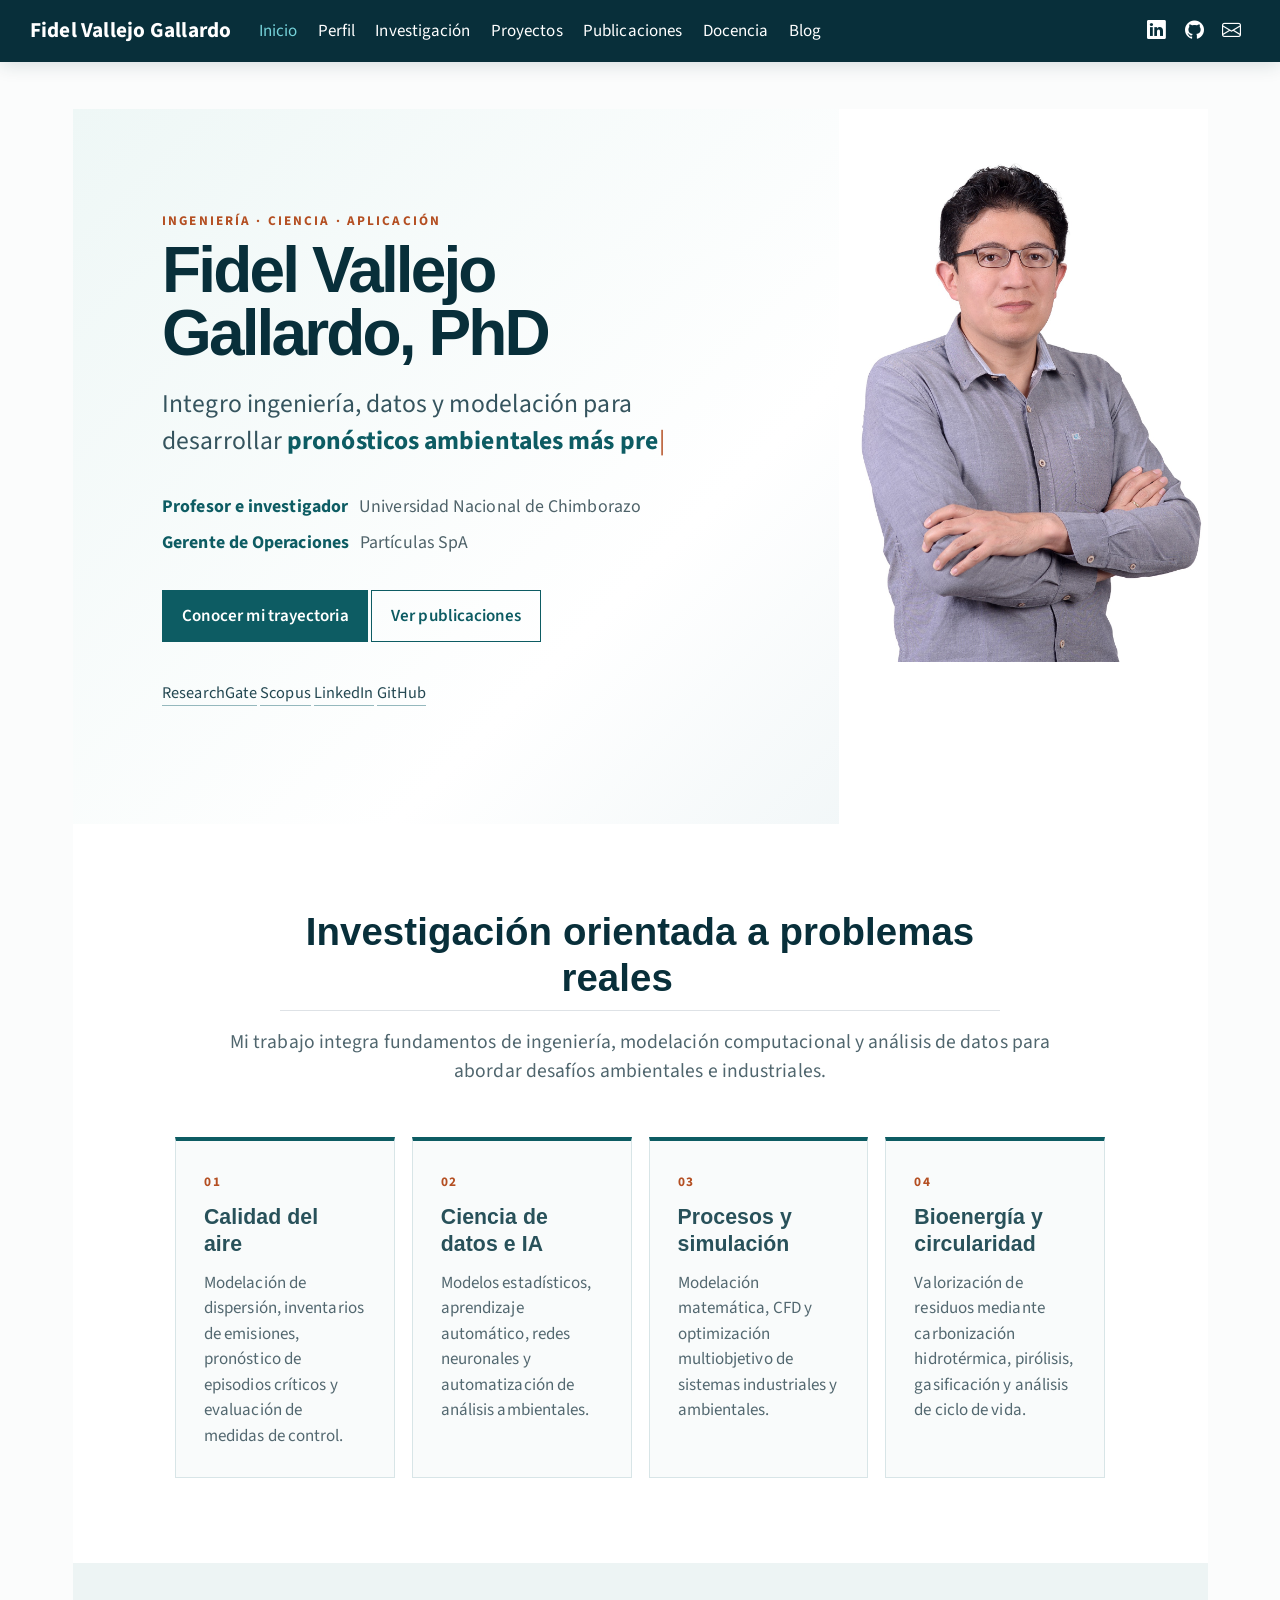
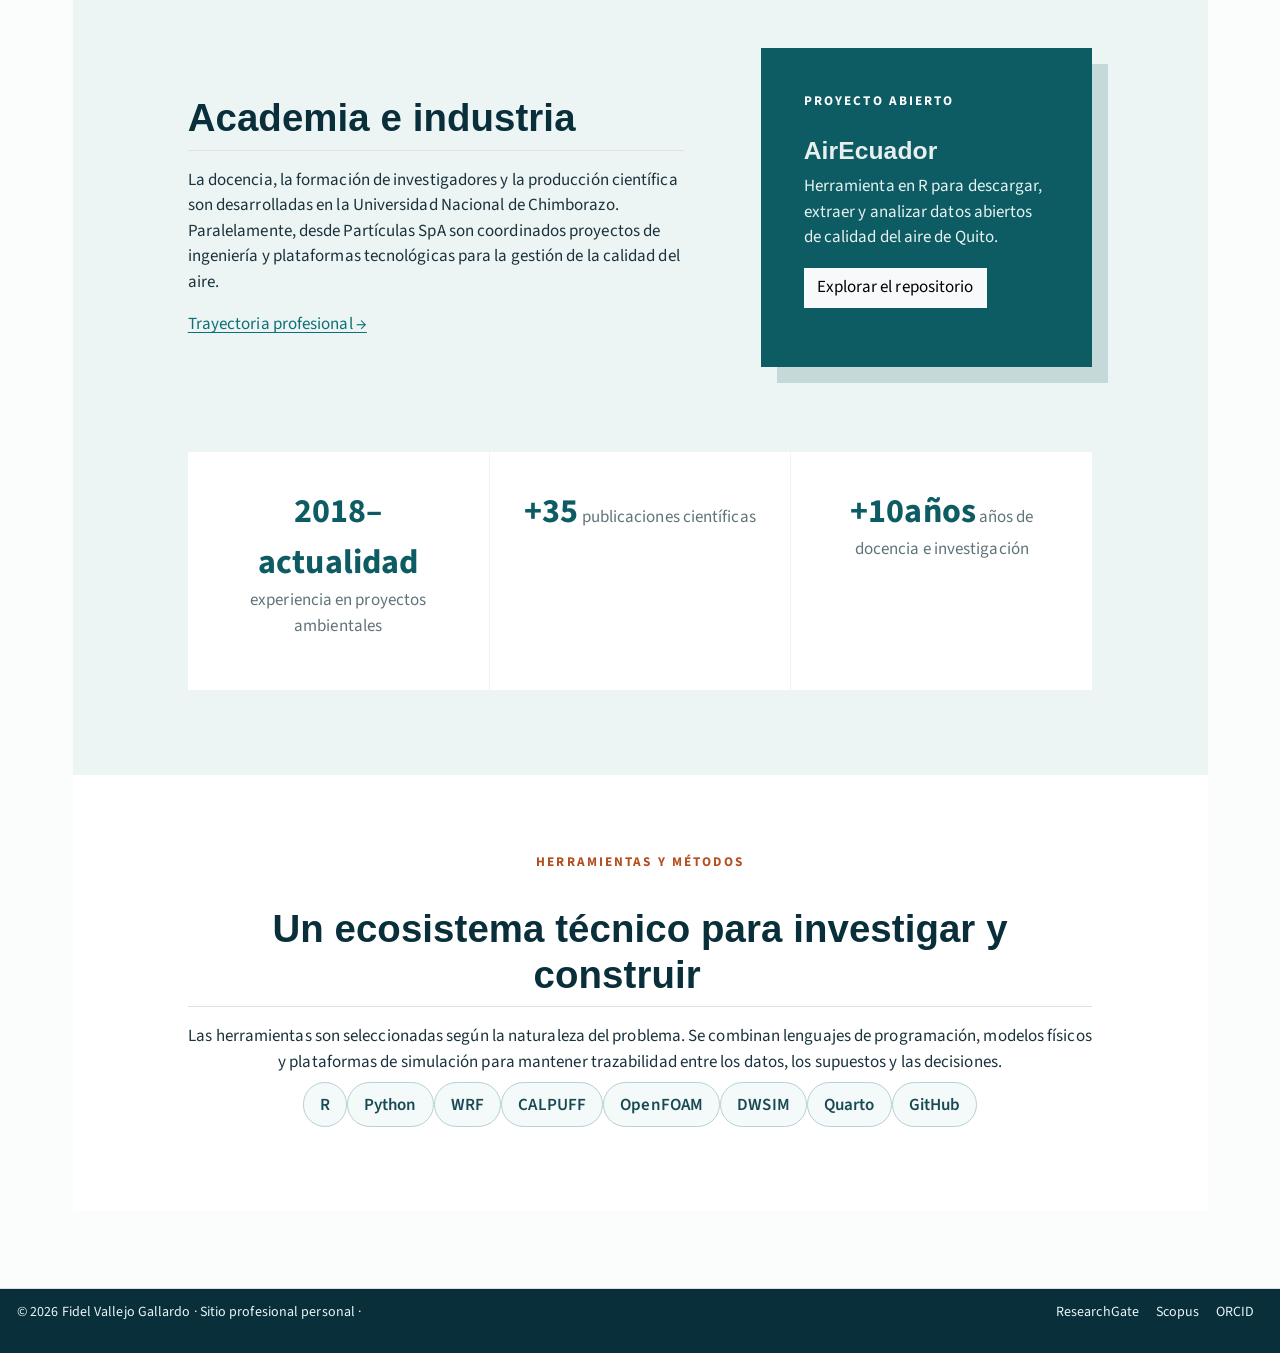
==== commit d18c6128: "Actualizar sitio desde matriz [skip ci]" ====
--- a/docs/index.html
+++ b/docs/index.html
@@ -2,7 +2,7 @@
 <html xmlns="http://www.w3.org/1999/xhtml" lang="es" xml:lang="es"><head>
 
 <meta charset="utf-8">
-<meta name="generator" content="quarto-1.10.18">
+<meta name="generator" content="quarto-1.10.19">
 
 <meta name="viewport" content="width=device-width, initial-scale=1.0, user-scalable=yes">
 
@@ -37,10 +37,10 @@
 <script src="site_libs/quarto-html/tippy.umd.min.js"></script>
 <script src="site_libs/quarto-html/anchor.min.js"></script>
 <link href="site_libs/quarto-html/tippy.css" rel="stylesheet">
-<link href="site_libs/quarto-html/quarto-syntax-highlighting-64a204ab8560d761af7679ceaba22944.css" rel="stylesheet" id="quarto-text-highlighting-styles">
+<link href="site_libs/quarto-html/quarto-syntax-highlighting-bf27225e3a48a9273f3daa8f8e829971.css" rel="stylesheet" id="quarto-text-highlighting-styles">
 <script src="site_libs/bootstrap/bootstrap.min.js"></script>
 <link href="site_libs/bootstrap/bootstrap-icons.css" rel="stylesheet">
-<link href="site_libs/bootstrap/bootstrap-445570471e0f2ecf7b5101a02901ab50.min.css" rel="stylesheet" append-hash="true" id="quarto-bootstrap" data-mode="light">
+<link href="site_libs/bootstrap/bootstrap-deb117787f17a3bf41f981143e008327.min.css" rel="stylesheet" append-hash="true" id="quarto-bootstrap" data-mode="light">
 <script id="quarto-search-options" type="application/json">{
   "language": {
     "search-no-results-text": "No se han encontrado resultados",
--- a/docs/site_libs/quarto-html/quarto-syntax-highlighting-bf27225e3a48a9273f3daa8f8e829971.css
+++ b/docs/site_libs/quarto-html/quarto-syntax-highlighting-bf27225e3a48a9273f3daa8f8e829971.css
@@ -0,0 +1,236 @@
+/* quarto syntax highlight colors */
+:root {
+  --quarto-hl-ot-color: #003B4F;
+  --quarto-hl-at-color: #657422;
+  --quarto-hl-ss-color: #20794D;
+  --quarto-hl-an-color: #5E5E5E;
+  --quarto-hl-fu-color: #4758AB;
+  --quarto-hl-st-color: #20794D;
+  --quarto-hl-cf-color: #003B4F;
+  --quarto-hl-op-color: #5E5E5E;
+  --quarto-hl-er-color: #AD0000;
+  --quarto-hl-bn-color: #AD0000;
+  --quarto-hl-al-color: #AD0000;
+  --quarto-hl-va-color: #111111;
+  --quarto-hl-bu-color: inherit;
+  --quarto-hl-ex-color: inherit;
+  --quarto-hl-pp-color: #AD0000;
+  --quarto-hl-in-color: #5E5E5E;
+  --quarto-hl-vs-color: #20794D;
+  --quarto-hl-wa-color: #5E5E5E;
+  --quarto-hl-do-color: #5E5E5E;
+  --quarto-hl-im-color: #00769E;
+  --quarto-hl-ch-color: #20794D;
+  --quarto-hl-dt-color: #AD0000;
+  --quarto-hl-fl-color: #AD0000;
+  --quarto-hl-co-color: #5E5E5E;
+  --quarto-hl-cv-color: #5E5E5E;
+  --quarto-hl-cn-color: #8f5902;
+  --quarto-hl-sc-color: #5E5E5E;
+  --quarto-hl-dv-color: #AD0000;
+  --quarto-hl-kw-color: #003B4F;
+}
+
+/* other quarto variables */
+:root {
+  --quarto-font-monospace: SFMono-Regular, Menlo, Monaco, Consolas, "Liberation Mono", "Courier New", monospace;
+}
+
+/* syntax highlight based on Pandoc's rules */
+pre > code.sourceCode > span {
+  color: #003B4F;
+}
+
+code.sourceCode > span {
+  color: #003B4F;
+}
+
+div.sourceCode,
+div.sourceCode pre.sourceCode {
+  color: #003B4F;
+}
+
+/* Normal */
+code span {
+  color: #003B4F;
+}
+
+/* Alert */
+code span.al {
+  color: #AD0000;
+  font-style: inherit;
+}
+
+/* Annotation */
+code span.an {
+  color: #5E5E5E;
+  font-style: inherit;
+}
+
+/* Attribute */
+code span.at {
+  color: #657422;
+  font-style: inherit;
+}
+
+/* BaseN */
+code span.bn {
+  color: #AD0000;
+  font-style: inherit;
+}
+
+/* BuiltIn */
+code span.bu {
+  font-style: inherit;
+}
+
+/* ControlFlow */
+code span.cf {
+  color: #003B4F;
+  font-weight: bold;
+  font-style: inherit;
+}
+
+/* Char */
+code span.ch {
+  color: #20794D;
+  font-style: inherit;
+}
+
+/* Constant */
+code span.cn {
+  color: #8f5902;
+  font-style: inherit;
+}
+
+/* Comment */
+code span.co {
+  color: #5E5E5E;
+  font-style: inherit;
+}
+
+/* CommentVar */
+code span.cv {
+  color: #5E5E5E;
+  font-style: italic;
+}
+
+/* Documentation */
+code span.do {
+  color: #5E5E5E;
+  font-style: italic;
+}
+
+/* DataType */
+code span.dt {
+  color: #AD0000;
+  font-style: inherit;
+}
+
+/* DecVal */
+code span.dv {
+  color: #AD0000;
+  font-style: inherit;
+}
+
+/* Error */
+code span.er {
+  color: #AD0000;
+  font-style: inherit;
+}
+
+/* Extension */
+code span.ex {
+  font-style: inherit;
+}
+
+/* Float */
+code span.fl {
+  color: #AD0000;
+  font-style: inherit;
+}
+
+/* Function */
+code span.fu {
+  color: #4758AB;
+  font-style: inherit;
+}
+
+/* Import */
+code span.im {
+  color: #00769E;
+  font-style: inherit;
+}
+
+/* Information */
+code span.in {
+  color: #5E5E5E;
+  font-style: inherit;
+}
+
+/* Keyword */
+code span.kw {
+  color: #003B4F;
+  font-weight: bold;
+  font-style: inherit;
+}
+
+/* Operator */
+code span.op {
+  color: #5E5E5E;
+  font-style: inherit;
+}
+
+/* Other */
+code span.ot {
+  color: #003B4F;
+  font-style: inherit;
+}
+
+/* Preprocessor */
+code span.pp {
+  color: #AD0000;
+  font-style: inherit;
+}
+
+/* SpecialChar */
+code span.sc {
+  color: #5E5E5E;
+  font-style: inherit;
+}
+
+/* SpecialString */
+code span.ss {
+  color: #20794D;
+  font-style: inherit;
+}
+
+/* String */
+code span.st {
+  color: #20794D;
+  font-style: inherit;
+}
+
+/* Variable */
+code span.va {
+  color: #111111;
+  font-style: inherit;
+}
+
+/* VerbatimString */
+code span.vs {
+  color: #20794D;
+  font-style: inherit;
+}
+
+/* Warning */
+code span.wa {
+  color: #5E5E5E;
+  font-style: italic;
+}
+
+.prevent-inlining {
+  content: "</";
+}
+
+/*# sourceMappingURL=8be38f48d34c45af72792cbd699585e7.css.map */
